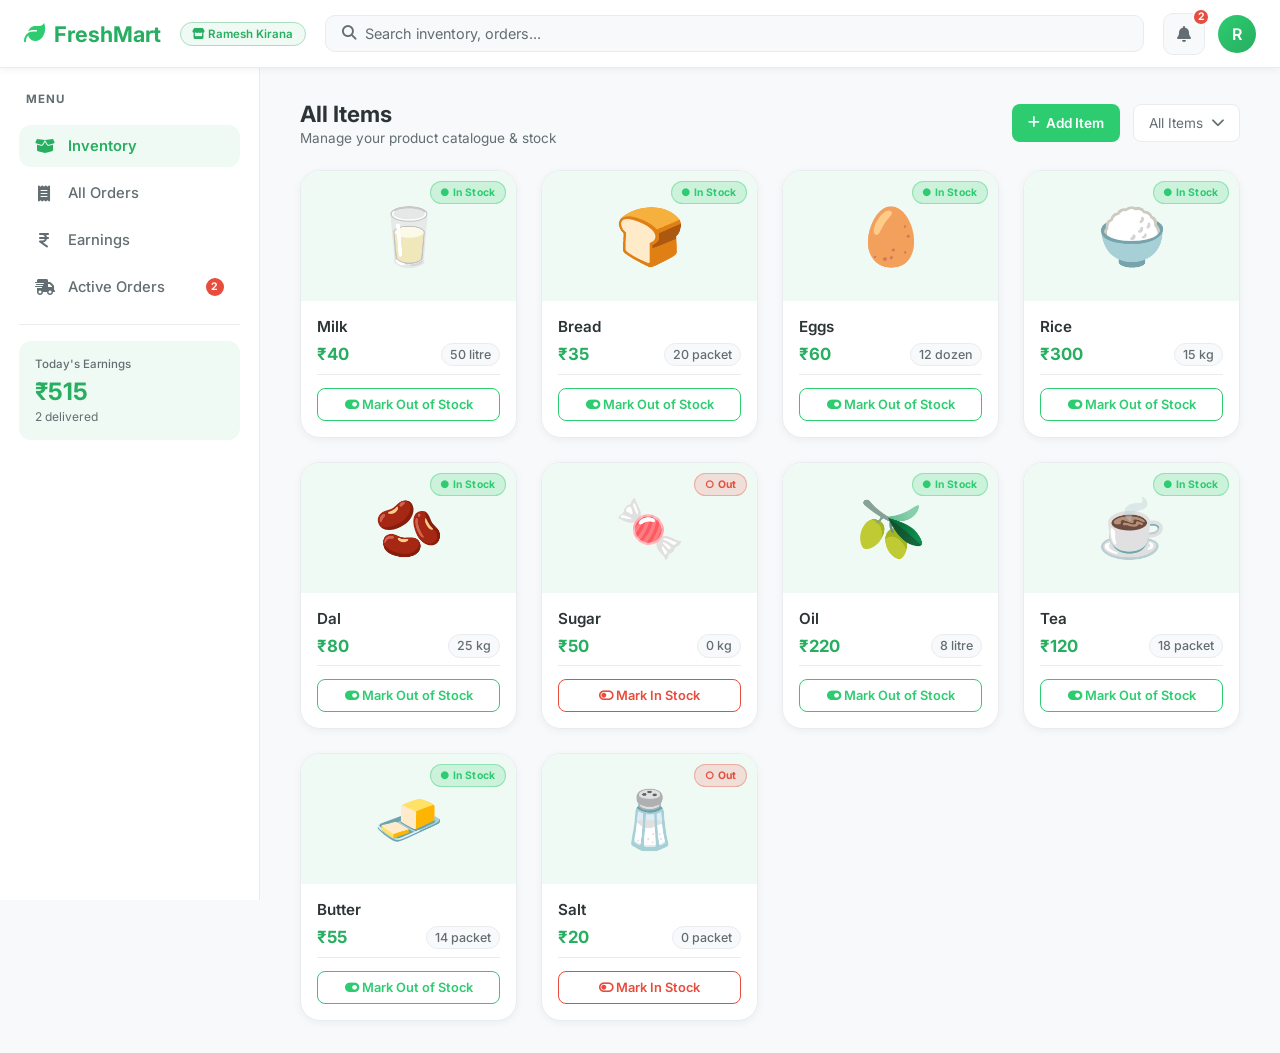
==== shopkeeper.html @ b6ac1dc2 "Adding shopkeeper ui and backend.md" ====
<!DOCTYPE html>
<html lang="en">
<head>
    <meta charset="UTF-8">
    <meta name="viewport" content="width=device-width, initial-scale=1.0">
    <meta name="referrer" content="no-referrer">
    <title>FreshMart - Shopkeeper Dashboard</title>
    <link href="https://fonts.googleapis.com/css2?family=Inter:wght@300;400;500;600;700&display=swap" rel="stylesheet">
    <link rel="stylesheet" href="https://cdnjs.cloudflare.com/ajax/libs/font-awesome/6.4.0/css/all.min.css">
    <link rel="stylesheet" href="shopkeeper.css">
</head>
<body>

<!-- ══════════════ NAVBAR ══════════════ -->
<header class="navbar">
    <div class="logo"><i class="fa-solid fa-leaf"></i> FreshMart</div>
    <div class="store-badge"><i class="fa-solid fa-store"></i> Ramesh Kirana</div>
    <div class="navbar-search">
        <i class="fa-solid fa-search"></i>
        <input type="text" id="searchInput" placeholder="Search inventory, orders..." oninput="handleSearch(this.value)">
    </div>
    <div class="nav-actions">
        <div class="notification-btn" onclick="switchTab('active')" title="Active orders">
            <i class="fa-solid fa-bell"></i>
            <div class="notif-count" id="notifCount">0</div>
        </div>
        <div class="profile-pic">R</div>
    </div>
</header>

<!-- ══════════════ LAYOUT ══════════════ -->
<div class="dashboard-container">

    <!-- ── SIDEBAR (desktop) ── -->
    <aside class="sidebar">
        <div class="sidebar-title">Menu</div>

        <div class="nav-item active" data-tab="inventory" onclick="switchTab('inventory')">
            <i class="fa-solid fa-box-open"></i> Inventory
        </div>
        <div class="nav-item" data-tab="orders" onclick="switchTab('orders')">
            <i class="fa-solid fa-receipt"></i> All Orders
        </div>
        <div class="nav-item" data-tab="earnings" onclick="switchTab('earnings')">
            <i class="fa-solid fa-indian-rupee-sign"></i> Earnings
        </div>
        <div class="nav-item" data-tab="active" onclick="switchTab('active')">
            <i class="fa-solid fa-truck-fast"></i> Active Orders
            <span class="nav-badge" id="sideNavBadge">0</span>
        </div>

        <hr class="sidebar-divider">

        <div class="stats-mini">
            <div class="stats-mini-label">Today's Earnings</div>
            <div class="stats-mini-value" id="sidebarEarnings">₹0</div>
            <div class="stats-mini-sub" id="sidebarOrderCount">0 delivered</div>
        </div>
    </aside>

    <!-- ── MAIN CONTENT ── -->
    <main class="main-content">

        <!-- ── TAB 1: INVENTORY ── -->
        <div id="inventoryTab" class="tab-content active">
            <div class="section-header">
                <div>
                    <h2>All Items</h2>
                    <div class="section-header-meta">Manage your product catalogue & stock</div>
                </div>
                <div style="display: flex; gap: 0.8rem; align-items: center;">
                    <button class="btn btn-accept" onclick="openAddModal()" style="padding: 0.5rem 1rem; border-radius: var(--radius-sm); font-size: 0.85rem; height: 38px;">
                        <i class="fa-solid fa-plus"></i> Add Item
                    </button>
                    <div class="sort-by" id="stockFilterBtn" onclick="cycleStockFilter()" style="height: 38px; display: flex; align-items: center;">
                        All Items <i class="fa-solid fa-chevron-down"></i>
                    </div>
                </div>
            </div>
            <div class="product-grid" id="inventoryGrid"></div>
        </div>

        <!-- ── TAB 2: ALL ORDERS ── -->
        <div id="ordersTab" class="tab-content">
            <div class="section-header">
                <div>
                    <h2>All Orders Received</h2>
                    <div class="section-header-meta">Sorted by most recent first</div>
                </div>
            </div>
            <div class="filter-row" id="orderFilterRow">
                <div class="filter-pill active" data-filter="all" onclick="setOrderFilter('all', this)">All</div>
                <div class="filter-pill" data-filter="Pending" onclick="setOrderFilter('Pending', this)">Pending</div>
                <div class="filter-pill" data-filter="Accepted" onclick="setOrderFilter('Accepted', this)">Accepted</div>
                <div class="filter-pill" data-filter="Delivered" onclick="setOrderFilter('Delivered', this)">Delivered</div>
                <div class="filter-pill" data-filter="Rejected" onclick="setOrderFilter('Rejected', this)">Rejected</div>
            </div>
            <div class="orders-list" id="ordersList"></div>
        </div>

        <!-- ── TAB 3: EARNINGS ── -->
        <div id="earningsTab" class="tab-content">
            <div class="section-header">
                <div>
                    <h2>Earnings</h2>
                    <div class="section-header-meta">Total revenue from delivered orders</div>
                </div>
            </div>
            <div id="earningsContent"></div>
        </div>

        <!-- ── TAB 4: ACTIVE ORDERS ── -->
        <div id="activeTab" class="tab-content">
            <div class="section-header">
                <div>
                    <h2>Active Orders</h2>
                    <div class="section-header-meta">Manage pending & in-progress orders</div>
                </div>
            </div>
            <div class="orders-list" id="activeList"></div>
        </div>

    </main>
</div>

<!-- ══════════════ MOBILE BOTTOM NAV ══════════════ -->
<nav class="mobile-nav">
    <div class="mobile-nav-item active" data-tab="inventory" onclick="switchTab('inventory')">
        <i class="fa-solid fa-box-open"></i>
        <div class="mobile-nav-label">Inventory</div>
    </div>
    <div class="mobile-nav-item" data-tab="orders" onclick="switchTab('orders')">
        <i class="fa-solid fa-receipt"></i>
        <div class="mobile-nav-label">Orders</div>
    </div>
    <div class="mobile-nav-item" data-tab="earnings" onclick="switchTab('earnings')">
        <i class="fa-solid fa-rupee-sign"></i>
        <div class="mobile-nav-label">Earnings</div>
    </div>
    <div class="mobile-nav-item" data-tab="active" onclick="switchTab('active')">
        <i class="fa-solid fa-truck-fast"></i>
        <div class="mobile-nav-label">Active</div>
        <div class="mobile-nav-badge" id="mobileNavBadge">0</div>
    </div>
</nav>

<!-- ══════════════ ADD/EDIT PRODUCT MODAL ══════════════ -->
<div class="modal-overlay" id="productModal" onclick="closeProductModal(event)">
    <div class="modal-card" onclick="event.stopPropagation()">
        <div class="modal-header">
            <h3 id="modalTitle"><i class="fa-solid fa-box-open"></i> Add New Product</h3>
            <button class="modal-close" onclick="closeProductModal(event)"><i class="fa-solid fa-xmark"></i></button>
        </div>
        <div class="modal-body">
            <!-- Form Column -->
            <form class="form-col" id="productForm" onsubmit="handleProductSubmit(event)">
                <input type="hidden" id="productId">
                
                <div class="form-group">
                    <label for="productName">Product Name</label>
                    <input type="text" id="productName" class="form-control" placeholder="e.g. Fresh Tomatoes" required oninput="updateLivePreview()">
                </div>
                
                <div class="form-row-2">
                    <div class="form-group">
                        <label for="productPrice">Price (₹)</label>
                        <input type="number" id="productPrice" class="form-control" placeholder="e.g. 40" min="0" required oninput="updateLivePreview()">
                    </div>
                    <div class="form-group">
                        <label for="productQty">Available Stock</label>
                        <input type="number" id="productQty" class="form-control" placeholder="e.g. 25" min="0" required oninput="updateLivePreview()">
                    </div>
                </div>
                
                <div class="form-row-2">
                    <div class="form-group">
                        <label for="productUnit">Unit</label>
                        <select id="productUnit" class="form-control" required onchange="updateLivePreview()">
                            <option value="kg">kg (Kilogram)</option>
                            <option value="litre">litre (Litre)</option>
                            <option value="packet">packet (Packet)</option>
                            <option value="piece">piece (Piece)</option>
                            <option value="dozen">dozen (Dozen)</option>
                            <option value="gram">gram (Gram)</option>
                            <option value="ml">ml (Milliliter)</option>
                        </select>
                    </div>
                    <div class="form-group">
                        <label for="productEmojiInput">Custom Emoji</label>
                        <input type="text" id="productEmojiInput" class="form-control" placeholder="e.g. 🍅" maxlength="4" oninput="selectCustomEmoji(this.value)">
                    </div>
                </div>

                <!-- Image Upload Section -->
                <div class="form-group">
                    <label>Product Image <span style="text-transform:none;font-weight:500;color:var(--text-muted);">(optional)</span></label>
                    <input type="file" id="productImageInput" accept="image/*" style="display:none" onchange="handleImageSelect(event)">
                    <div class="image-upload-zone" id="imageUploadZone" onclick="document.getElementById('productImageInput').click()">
                        <div class="image-upload-placeholder" id="imageUploadPlaceholder">
                            <i class="fa-solid fa-cloud-arrow-up"></i>
                            <span>Click or drag an image here</span>
                            <span class="image-upload-hint">JPG, PNG, WEBP — max 2 MB</span>
                        </div>
                        <div class="image-upload-preview" id="imageUploadPreview" style="display:none;">
                            <img id="imagePreviewImg" src="" alt="Preview">
                            <button type="button" class="image-remove-btn" onclick="removeProductImage(event)" title="Remove image">
                                <i class="fa-solid fa-xmark"></i>
                            </button>
                        </div>
                    </div>
                </div>
                
                <div class="form-group emoji-selector-wrapper">
                    <label>Fallback Icon <span style="text-transform:none;font-weight:500;color:var(--text-muted);">(used if no image)</span></label>
                    <div class="emoji-grid" id="modalEmojiGrid">
                        <div class="emoji-btn selected" onclick="selectSuggestedEmoji('🍎', this)">🍎</div>
                        <div class="emoji-btn" onclick="selectSuggestedEmoji('🥦', this)">🥦</div>
                        <div class="emoji-btn" onclick="selectSuggestedEmoji('🥛', this)">🥛</div>
                        <div class="emoji-btn" onclick="selectSuggestedEmoji('🍞', this)">🍞</div>
                        <div class="emoji-btn" onclick="selectSuggestedEmoji('🥚', this)">🥚</div>
                        <div class="emoji-btn" onclick="selectSuggestedEmoji('🍚', this)">🍚</div>
                        <div class="emoji-btn" onclick="selectSuggestedEmoji('🫘', this)">🫘</div>
                        <div class="emoji-btn" onclick="selectSuggestedEmoji('🍬', this)">🍬</div>
                        <div class="emoji-btn" onclick="selectSuggestedEmoji('🫒', this)">🫒</div>
                        <div class="emoji-btn" onclick="selectSuggestedEmoji('☕', this)">☕</div>
                        <div class="emoji-btn" onclick="selectSuggestedEmoji('🧈', this)">🧈</div>
                        <div class="emoji-btn" onclick="selectSuggestedEmoji('🧂', this)">🧂</div>
                    </div>
                </div>
            </form>
            
            <!-- Live Preview Column -->
            <div class="preview-col">
                <div class="preview-label">Live Preview</div>
                <div id="livePreviewContainer">
                    <!-- Dynamic preview loaded by JS -->
                </div>
            </div>
        </div>
        <div class="modal-footer">
            <div class="modal-footer-left">
                <button type="button" class="btn btn-delete" id="deleteProductBtn" onclick="handleProductDelete()" style="display: none;">
                    <i class="fa-solid fa-trash-can"></i> Delete Product
                </button>
            </div>
            <div class="modal-footer-right">
                <button type="button" class="btn btn-secondary" onclick="closeProductModal(event)">Cancel</button>
                <button type="submit" form="productForm" class="btn btn-accept" id="saveProductBtn">Save Product</button>
            </div>
        </div>
    </div>
</div>

<div id="toast-container"></div>

<script src="shopkeeper.js" defer></script>
</body>
</html>
---- shopkeeper.css ----
/* ─── DESIGN TOKENS (mirrored from customer) ─── */
:root {
    --primary: #2ecc71;
    --primary-dark: #27ae60;
    --primary-light: #a9dfbf;
    --primary-bg: #f0faf4;
    --bg: #f8f9fa;
    --surface: #ffffff;
    --text-main: #2d3436;
    --text-muted: #636e72;
    --border: #e9ecef;
    --radius-sm: 8px;
    --radius-md: 12px;
    --radius-lg: 20px;
    --shadow-sm: 0 2px 8px rgba(0,0,0,0.05);
    --shadow-md: 0 8px 24px rgba(0,0,0,0.08);
    --shadow-lg: 0 24px 48px rgba(0,0,0,0.12);
    --font: 'Inter', sans-serif;
    --success: #2ecc71;
    --warning: #f39c12;
    --danger: #e74c3c;
    --info: #3498db;
    --sidebar-width: 260px;
    --header-height: 68px;
}

* { margin: 0; padding: 0; box-sizing: border-box; font-family: var(--font); }

body {
    background: var(--bg);
    color: var(--text-main);
    overflow-x: hidden;
}

/* ─── NAVBAR (matches customer navbar) ─── */
.navbar {
    position: sticky;
    top: 0;
    z-index: 200;
    height: var(--header-height);
    background: var(--surface);
    border-bottom: 1px solid var(--border);
    box-shadow: var(--shadow-sm);
    display: flex;
    align-items: center;
    padding: 0 1.5rem;
    gap: 1.2rem;
}

.logo {
    font-size: 1.35rem;
    font-weight: 700;
    color: var(--primary-dark);
    display: flex;
    align-items: center;
    gap: 0.5rem;
    white-space: nowrap;
    flex-shrink: 0;
}

.logo i { color: var(--primary); }

.store-badge {
    background: var(--primary-bg);
    color: var(--primary-dark);
    font-size: 0.72rem;
    font-weight: 600;
    padding: 0.25rem 0.7rem;
    border-radius: 20px;
    border: 1px solid var(--primary-light);
    white-space: nowrap;
    flex-shrink: 0;
}

.navbar-search {
    flex: 1;
    display: flex;
    align-items: center;
    background: var(--bg);
    border: 1.5px solid var(--border);
    border-radius: 10px;
    padding: 0.55rem 1rem;
    gap: 0.6rem;
    transition: border-color 0.2s;
    min-width: 0;
}

.navbar-search:focus-within { border-color: var(--primary); }
.navbar-search i { color: var(--text-muted); font-size: 0.9rem; flex-shrink: 0; }
.navbar-search input {
    border: none;
    background: transparent;
    font-size: 0.9rem;
    color: var(--text-main);
    outline: none;
    width: 100%;
}
.navbar-search input::placeholder { color: var(--text-muted); }

.nav-actions { display: flex; align-items: center; gap: 0.8rem; flex-shrink: 0; }

.notification-btn {
    position: relative;
    background: var(--bg);
    border: 1.5px solid var(--border);
    border-radius: 10px;
    width: 42px;
    height: 42px;
    display: flex;
    align-items: center;
    justify-content: center;
    cursor: pointer;
    color: var(--text-muted);
    font-size: 1rem;
    transition: all 0.2s;
}
.notification-btn:hover { border-color: var(--primary); color: var(--primary); }

.notif-dot {
    position: absolute;
    top: 6px; right: 6px;
    width: 9px; height: 9px;
    background: var(--danger);
    border-radius: 50%;
    border: 2px solid white;
    display: none;
}
.notif-dot.visible { display: block; }

.notif-count {
    position: absolute;
    top: -6px; right: -6px;
    background: var(--danger);
    color: white;
    font-size: 0.65rem;
    font-weight: 700;
    min-width: 18px;
    height: 18px;
    border-radius: 9px;
    display: none;
    align-items: center;
    justify-content: center;
    padding: 0 3px;
    border: 2px solid white;
}
.notif-count.visible { display: flex; }

.profile-pic {
    width: 38px; height: 38px;
    background: linear-gradient(135deg, var(--primary), var(--primary-dark));
    border-radius: 50%;
    display: flex;
    align-items: center;
    justify-content: center;
    color: white;
    font-size: 1rem;
    font-weight: 600;
    cursor: pointer;
    flex-shrink: 0;
}

/* ─── LAYOUT: sidebar + main (like customer dashboard-container) ─── */
.dashboard-container {
    display: flex;
    min-height: calc(100vh - var(--header-height));
}

/* ─── SIDEBAR (matches customer sidebar style) ─── */
.sidebar {
    width: var(--sidebar-width);
    background: var(--surface);
    border-right: 1px solid var(--border);
    padding: 1.5rem 1.2rem;
    flex-shrink: 0;
    position: sticky;
    top: var(--header-height);
    height: calc(100vh - var(--header-height));
    overflow-y: auto;
}

.sidebar-title {
    font-size: 0.72rem;
    font-weight: 700;
    text-transform: uppercase;
    letter-spacing: 1px;
    color: var(--text-muted);
    margin-bottom: 1.2rem;
    padding-left: 0.4rem;
}

.nav-item {
    display: flex;
    align-items: center;
    gap: 0.9rem;
    padding: 0.75rem 1rem;
    border-radius: var(--radius-md);
    cursor: pointer;
    color: var(--text-muted);
    font-size: 0.92rem;
    font-weight: 500;
    transition: all 0.2s;
    margin-bottom: 0.3rem;
    position: relative;
}
.nav-item:hover { background: var(--bg); color: var(--text-main); }
.nav-item.active {
    background: var(--primary-bg);
    color: var(--primary-dark);
    font-weight: 600;
}
.nav-item.active .nav-icon-wrap { color: var(--primary); }
.nav-item i { font-size: 1rem; width: 18px; text-align: center; }

.nav-badge {
    margin-left: auto;
    background: var(--danger);
    color: white;
    font-size: 0.65rem;
    font-weight: 700;
    min-width: 18px;
    height: 18px;
    border-radius: 9px;
    display: none;
    align-items: center;
    justify-content: center;
    padding: 0 4px;
}
.nav-badge.visible { display: flex; }

.sidebar-divider {
    border: none;
    border-top: 1px solid var(--border);
    margin: 1rem 0;
}

.stats-mini {
    padding: 1rem;
    background: var(--primary-bg);
    border-radius: var(--radius-md);
    margin-top: 0.5rem;
}
.stats-mini-label { font-size: 0.72rem; color: var(--text-muted); font-weight: 500; margin-bottom: 0.4rem; }
.stats-mini-value { font-size: 1.5rem; font-weight: 700; color: var(--primary-dark); }
.stats-mini-sub { font-size: 0.75rem; color: var(--text-muted); margin-top: 0.2rem; }

/* ─── MAIN CONTENT ─── */
.main-content {
    flex: 1;
    padding: 2rem 2.5rem;
    min-width: 0;
}

/* ─── SECTION HEADER (matches customer section-header) ─── */
.section-header {
    display: flex;
    align-items: center;
    justify-content: space-between;
    margin-bottom: 1.5rem;
    gap: 1rem;
}
.section-header h2 {
    font-size: 1.4rem;
    font-weight: 700;
    color: var(--text-main);
}
.section-header-meta {
    font-size: 0.85rem;
    color: var(--text-muted);
    font-weight: 400;
    margin-top: 0.2rem;
}

.sort-by {
    display: flex;
    align-items: center;
    gap: 0.5rem;
    font-size: 0.85rem;
    color: var(--text-muted);
    background: var(--surface);
    border: 1.5px solid var(--border);
    border-radius: var(--radius-sm);
    padding: 0.5rem 0.9rem;
    cursor: pointer;
    transition: border-color 0.2s;
    white-space: nowrap;
}
.sort-by:hover { border-color: var(--primary); color: var(--primary); }

/* ─── TAB CONTENT ─── */
.tab-content { display: none; }
.tab-content.active { display: block; animation: fadeSlide 0.3s ease; }

@keyframes fadeSlide {
    from { opacity: 0; transform: translateY(8px); }
    to { opacity: 1; transform: translateY(0); }
}

/* ─── PRODUCT GRID (matches customer product-grid exactly) ─── */
.product-grid {
    display: grid;
    grid-template-columns: repeat(auto-fill, minmax(200px, 1fr));
    gap: 1.5rem;
}

.product-card {
    background: var(--surface);
    border-radius: var(--radius-lg);
    overflow: hidden;
    border: 1.5px solid var(--border);
    box-shadow: var(--shadow-sm);
    transition: transform 0.25s ease, box-shadow 0.25s ease, border-color 0.25s ease;
    cursor: default;
    display: flex;
    flex-direction: column;
    position: relative;
}
.product-card:hover {
    transform: translateY(-5px);
    box-shadow: var(--shadow-md);
    border-color: var(--primary-light);
}

.product-img-wrap {
    background: var(--primary-bg);
    height: 130px;
    display: flex;
    align-items: center;
    justify-content: center;
    font-size: 3.5rem;
    position: relative;
}

.stock-pill {
    position: absolute;
    top: 10px;
    right: 10px;
    font-size: 0.65rem;
    font-weight: 700;
    padding: 0.25rem 0.6rem;
    border-radius: 20px;
    cursor: pointer;
    transition: all 0.2s;
    user-select: none;
    letter-spacing: 0.3px;
    z-index: 5;
}
.stock-pill.in-stock {
    background: rgba(46,204,113,0.18);
    color: var(--success);
    border: 1px solid rgba(46,204,113,0.4);
}
.stock-pill.in-stock:hover { background: rgba(46,204,113,0.3); }
.stock-pill.out-stock {
    background: rgba(231,76,60,0.15);
    color: var(--danger);
    border: 1px solid rgba(231,76,60,0.35);
}
.stock-pill.out-stock:hover { background: rgba(231,76,60,0.25); }

.product-body {
    padding: 1rem;
    flex: 1;
    display: flex;
    flex-direction: column;
    gap: 0.3rem;
}
.product-name {
    font-size: 0.95rem;
    font-weight: 600;
    color: var(--text-main);
}
.product-price {
    font-size: 1.05rem;
    font-weight: 700;
    color: var(--primary-dark);
}

.product-stock-toggle {
    margin-top: auto;
    padding-top: 0.8rem;
    border-top: 1px solid var(--border);
}
.toggle-btn {
    width: 100%;
    padding: 0.5rem;
    border-radius: var(--radius-sm);
    border: 1.5px solid var(--border);
    background: transparent;
    font-size: 0.8rem;
    font-weight: 600;
    cursor: pointer;
    transition: all 0.2s;
    color: var(--text-muted);
}
.toggle-btn:hover { border-color: var(--primary); color: var(--primary); }
.toggle-btn.out { border-color: var(--danger); color: var(--danger); }
.toggle-btn.out:hover { background: rgba(231,76,60,0.08); }
.toggle-btn.in { border-color: var(--success); color: var(--success); }
.toggle-btn.in:hover { background: rgba(46,204,113,0.08); }

/* ─── ORDER CARDS ─── */
.orders-list { display: flex; flex-direction: column; gap: 1rem; }

.order-card {
    background: var(--surface);
    border-radius: var(--radius-lg);
    border: 1.5px solid var(--border);
    box-shadow: var(--shadow-sm);
    padding: 1.25rem 1.4rem 1.25rem 1.7rem;
    position: relative;
    overflow: hidden;
    transition: transform 0.25s ease, box-shadow 0.25s ease;
    animation: cardSlideIn 0.35s ease;
}
.order-card:hover { transform: translateY(-3px); box-shadow: var(--shadow-md); }

@keyframes cardSlideIn {
    from { opacity: 0; transform: translateY(16px); }
    to { opacity: 1; transform: translateY(0); }
}
@keyframes cardSlideOut {
    to { opacity: 0; transform: translateY(-16px); }
}
.card-removing { animation: cardSlideOut 0.3s ease forwards; }

.order-accent {
    position: absolute;
    left: 0; top: 0; bottom: 0;
    width: 4px;
    border-radius: 16px 0 0 16px;
}
.accent-pending { background: var(--warning); }
.accent-accepted { background: var(--success); }
.accent-rejected { background: var(--danger); }
.accent-delivered { background: var(--info); }

.order-top {
    display: flex;
    justify-content: space-between;
    align-items: flex-start;
    margin-bottom: 0.6rem;
    gap: 0.8rem;
}
.order-id { font-weight: 700; font-size: 1rem; color: var(--text-main); }
.order-time { font-size: 0.75rem; color: var(--text-muted); white-space: nowrap; }
.order-customer { font-size: 0.9rem; color: var(--text-muted); margin-bottom: 0.5rem; }
.order-customer strong { color: var(--text-main); }
.order-items-list { font-size: 0.88rem; color: var(--text-main); line-height: 1.5; margin-bottom: 0.8rem; }

.order-footer {
    display: flex;
    justify-content: space-between;
    align-items: center;
    padding-top: 0.8rem;
    border-top: 1px solid var(--border);
}
.order-amount { font-size: 1.1rem; font-weight: 700; color: var(--primary-dark); }

/* ─── BADGES (match customer badge style) ─── */
.badge {
    display: inline-flex;
    align-items: center;
    gap: 0.3rem;
    padding: 0.3rem 0.75rem;
    border-radius: 20px;
    font-size: 0.72rem;
    font-weight: 700;
    text-transform: uppercase;
    letter-spacing: 0.4px;
}
.badge-success { background: rgba(46,204,113,0.15); color: var(--success); }
.badge-warning { background: rgba(243,156,18,0.15); color: var(--warning); }
.badge-danger { background: rgba(231,76,60,0.15); color: var(--danger); }
.badge-info { background: rgba(52,152,219,0.15); color: var(--info); }

/* ─── ACTIVE ORDER ACTIONS ─── */
.order-actions { display: flex; gap: 0.8rem; margin-top: 1rem; }
.btn {
    padding: 0.6rem 1.1rem;
    border: none;
    border-radius: var(--radius-sm);
    font-size: 0.88rem;
    font-weight: 600;
    cursor: pointer;
    display: flex;
    align-items: center;
    gap: 0.4rem;
    justify-content: center;
    transition: all 0.2s;
}
.btn-accept { background: var(--success); color: white; flex: 1; }
.btn-accept:hover { background: var(--primary-dark); transform: scale(1.02); }
.btn-cancel { background: rgba(231,76,60,0.1); color: var(--danger); border: 1.5px solid rgba(231,76,60,0.3); flex: 1; }
.btn-cancel:hover { background: var(--danger); color: white; }
.btn-update { background: var(--primary); color: white; width: 100%; margin-top: 0.8rem; flex: none; }
.btn-update:hover { background: var(--primary-dark); }

/* ─── STATUS STEPPER ─── */
.stepper-wrap { margin-top: 1rem; padding-top: 1rem; border-top: 1px solid var(--border); }
.stepper-label { font-size: 0.78rem; font-weight: 600; color: var(--text-muted); margin-bottom: 0.7rem; text-transform: uppercase; letter-spacing: 0.5px; }
.stepper-options { display: flex; gap: 0.5rem; flex-wrap: wrap; }
.step-btn {
    padding: 0.45rem 0.9rem;
    border-radius: 20px;
    border: 1.5px solid var(--border);
    background: transparent;
    font-size: 0.8rem;
    font-weight: 500;
    cursor: pointer;
    transition: all 0.2s;
    color: var(--text-muted);
}
.step-btn:hover { border-color: var(--primary); color: var(--primary-dark); }
.step-btn.selected { background: var(--primary); color: white; border-color: var(--primary); font-weight: 600; }

/* ─── EARNINGS ─── */
.earnings-hero {
    background: linear-gradient(135deg, #27ae60, #2ecc71 60%, #58d68d);
    border-radius: var(--radius-lg);
    padding: 2rem 2.5rem;
    color: white;
    margin-bottom: 1.5rem;
    box-shadow: 0 8px 32px rgba(46,204,113,0.28);
}
.earnings-label { font-size: 0.85rem; opacity: 0.85; font-weight: 500; margin-bottom: 0.4rem; }
.earnings-total { font-size: 3rem; font-weight: 800; letter-spacing: -1px; margin-bottom: 1.5rem; }

.earnings-stats { display: grid; grid-template-columns: repeat(3, 1fr); gap: 1rem; }
.earnings-stat {
    background: rgba(255,255,255,0.15);
    border-radius: var(--radius-md);
    padding: 0.9rem 1rem;
    backdrop-filter: blur(4px);
}
.earnings-stat-label { font-size: 0.78rem; opacity: 0.85; margin-bottom: 0.3rem; }
.earnings-stat-val { font-size: 1.6rem; font-weight: 700; }

.receipts-section {
    background: var(--surface);
    border-radius: var(--radius-lg);
    border: 1.5px solid var(--border);
    box-shadow: var(--shadow-sm);
    overflow: hidden;
}
.receipts-header {
    padding: 1.2rem 1.5rem;
    border-bottom: 1px solid var(--border);
    display: flex;
    align-items: center;
    justify-content: space-between;
}
.receipts-header h3 { font-size: 1rem; font-weight: 700; }

.receipt-row {
    display: grid;
    grid-template-columns: auto 1fr auto;
    gap: 1rem;
    align-items: center;
    padding: 1rem 1.5rem;
    border-bottom: 1px solid var(--border);
    font-size: 0.88rem;
    transition: background 0.15s;
}
.receipt-row:last-child { border-bottom: none; }
.receipt-row:hover { background: var(--bg); }
.receipt-ord-id { font-weight: 700; color: var(--text-main); white-space: nowrap; }
.receipt-items { color: var(--text-muted); }
.receipt-amount { font-weight: 700; color: var(--primary-dark); white-space: nowrap; }

/* ─── EMPTY STATE ─── */
.empty-state {
    text-align: center;
    padding: 3rem 1rem;
    color: var(--text-muted);
}
.empty-state-icon { font-size: 2.8rem; margin-bottom: 0.8rem; opacity: 0.4; }
.empty-state-text { font-size: 0.95rem; }

/* ─── TOAST ─── */
#toast-container {
    position: fixed;
    bottom: 1.5rem;
    right: 1.5rem;
    z-index: 9999;
    display: flex;
    flex-direction: column;
    gap: 0.6rem;
}
.toast {
    background: var(--text-main);
    color: white;
    padding: 0.75rem 1.2rem;
    border-radius: var(--radius-md);
    font-size: 0.88rem;
    font-weight: 500;
    box-shadow: var(--shadow-md);
    animation: toastIn 0.3s ease, toastOut 0.3s ease 2.7s forwards;
    display: flex;
    align-items: center;
    gap: 0.6rem;
    max-width: 300px;
}
.toast.success { background: var(--success); }
.toast.danger { background: var(--danger); }
@keyframes toastIn { from { opacity: 0; transform: translateX(30px); } to { opacity:1; transform: none; } }
@keyframes toastOut { to { opacity: 0; transform: translateX(30px); } }

/* ─── FILTER PILL ROW (like customer sort-by row) ─── */
.filter-row { display: flex; gap: 0.6rem; flex-wrap: wrap; margin-bottom: 1.2rem; }
.filter-pill {
    padding: 0.4rem 0.9rem;
    border-radius: 20px;
    border: 1.5px solid var(--border);
    background: var(--surface);
    font-size: 0.8rem;
    font-weight: 500;
    cursor: pointer;
    color: var(--text-muted);
    transition: all 0.2s;
}
.filter-pill:hover, .filter-pill.active {
    border-color: var(--primary);
    background: var(--primary-bg);
    color: var(--primary-dark);
    font-weight: 600;
}

/* ────────────────────────────────────────
   MOBILE — bottom nav, single column
   ──────────────────────────────────────── */
@media (max-width: 768px) {
    body { padding-bottom: 72px; }

    .navbar { padding: 0 1rem; gap: 0.8rem; }
    .store-badge { display: none; }
    .navbar-search { padding: 0.5rem 0.8rem; }

    .sidebar { display: none; }

    .dashboard-container { display: block; }

    .main-content { padding: 1rem; }

    .section-header h2 { font-size: 1.1rem; }

    .product-grid {
        grid-template-columns: repeat(2, 1fr);
        gap: 0.8rem;
    }

    .product-img-wrap { height: 100px; font-size: 2.8rem; }

    .earnings-hero { padding: 1.4rem; }
    .earnings-total { font-size: 2rem; }
    .earnings-stats { grid-template-columns: repeat(3, 1fr); gap: 0.6rem; }
    .earnings-stat { padding: 0.6rem; }
    .earnings-stat-val { font-size: 1.1rem; }

    .receipt-row { grid-template-columns: auto 1fr; }
    .receipt-amount { grid-column: 1 / -1; text-align: right; color: var(--primary-dark); }

    /* ─── MOBILE BOTTOM NAV ─── */
    .mobile-nav {
        position: fixed;
        bottom: 0; left: 0; right: 0;
        background: var(--surface);
        border-top: 1px solid var(--border);
        display: flex;
        justify-content: space-around;
        align-items: center;
        height: 72px;
        z-index: 200;
        box-shadow: 0 -2px 10px rgba(0,0,0,0.06);
    }
    .mobile-nav-item {
        flex: 1;
        display: flex;
        flex-direction: column;
        align-items: center;
        justify-content: center;
        gap: 0.25rem;
        cursor: pointer;
        padding: 0.5rem;
        color: var(--text-muted);
        transition: color 0.2s;
        position: relative;
    }
    .mobile-nav-item.active { color: var(--primary); }
    .mobile-nav-item i { font-size: 1.2rem; }
    .mobile-nav-label { font-size: 0.65rem; font-weight: 600; text-transform: uppercase; letter-spacing: 0.5px; }
    .mobile-nav-badge {
        position: absolute;
        top: 4px; right: calc(50% - 14px);
        background: var(--danger);
        color: white;
        font-size: 0.65rem;
        font-weight: 700;
        min-width: 16px;
        height: 16px;
        border-radius: 8px;
        display: none;
        align-items: center;
        justify-content: center;
        border: 2px solid white;
    }
    .mobile-nav-badge.visible { display: flex; }

    .order-actions { flex-direction: row; }
}

/* hide mobile nav on desktop */
@media (min-width: 769px) { .mobile-nav { display: none !important; } }

/* ─── SMALL PHONE ─── */
@media (max-width: 380px) {
    .product-grid { grid-template-columns: 1fr 1fr; gap: 0.6rem; }
    .earnings-stats { grid-template-columns: repeat(3, 1fr); }
    .earnings-total { font-size: 1.7rem; }
}

/* ─── ANIMATION ─── */
@keyframes pulse { 0%,100%{opacity:1} 50%{opacity:0.6} }
.pulse { animation: pulse 1.4s infinite; }

/* ─── CARD EDIT ACTION ─── */
.edit-card-btn {
    position: absolute;
    top: 10px;
    left: 10px;
    width: 32px;
    height: 32px;
    border-radius: 50%;
    background: rgba(255, 255, 255, 0.9);
    border: 1px solid var(--border);
    display: flex;
    align-items: center;
    justify-content: center;
    color: var(--text-muted);
    cursor: pointer;
    transition: all 0.2s;
    opacity: 0;
    box-shadow: var(--shadow-sm);
    z-index: 10;
}
.product-card:hover .edit-card-btn {
    opacity: 1;
}
.edit-card-btn:hover {
    color: var(--primary-dark);
    border-color: var(--primary);
    transform: scale(1.1);
    background: #ffffff;
}

.product-meta {
    display: flex;
    justify-content: space-between;
    align-items: center;
    margin-bottom: 0.2rem;
    margin-top: 0.1rem;
}
.product-stock-qty {
    font-size: 0.78rem;
    color: var(--text-muted);
    font-weight: 500;
    background: var(--bg);
    padding: 0.2rem 0.5rem;
    border-radius: 20px;
    border: 1px solid var(--border);
    white-space: nowrap;
}

/* ─── MODAL OVERLAY ─── */
.modal-overlay {
    position: fixed;
    top: 0; left: 0; right: 0; bottom: 0;
    background: rgba(45, 52, 54, 0.5);
    backdrop-filter: blur(8px);
    z-index: 1000;
    display: flex;
    align-items: center;
    justify-content: center;
    opacity: 0;
    pointer-events: none;
    transition: opacity 0.25s ease;
}
.modal-overlay.active {
    opacity: 1;
    pointer-events: all;
}
.modal-card {
    background: var(--surface);
    border-radius: var(--radius-lg);
    border: 1.5px solid var(--border);
    box-shadow: var(--shadow-lg);
    width: 100%;
    max-width: 680px;
    max-height: 90vh;
    overflow: hidden;
    display: flex;
    flex-direction: column;
    transform: scale(0.95) translateY(15px);
    transition: transform 0.25s cubic-bezier(0.34, 1.56, 0.64, 1);
}
.modal-overlay.active .modal-card {
    transform: scale(1) translateY(0);
}
.modal-header {
    padding: 1.25rem 1.5rem;
    border-bottom: 1px solid var(--border);
    display: flex;
    align-items: center;
    justify-content: space-between;
}
.modal-header h3 { font-size: 1.15rem; font-weight: 700; color: var(--text-main); display: flex; align-items: center; gap: 0.5rem; }
.modal-close {
    background: transparent;
    border: none;
    font-size: 1.1rem;
    color: var(--text-muted);
    cursor: pointer;
    transition: all 0.2s;
    width: 32px; height: 32px;
    border-radius: 50%;
    display: flex; align-items: center; justify-content: center;
}
.modal-close:hover { background: var(--bg); color: var(--text-main); }

.modal-body {
    padding: 1.5rem;
    overflow-y: auto;
    display: grid;
    grid-template-columns: 1.3fr 1fr;
    gap: 1.5rem;
}
@media (max-width: 576px) {
    .modal-body { grid-template-columns: 1fr; }
    .preview-col { display: none; }
}
.form-col { display: flex; flex-direction: column; gap: 1rem; }
.form-group { display: flex; flex-direction: column; gap: 0.4rem; }
.form-group label { font-size: 0.75rem; font-weight: 700; color: var(--text-muted); text-transform: uppercase; letter-spacing: 0.5px; }
.form-control {
    padding: 0.6rem 0.85rem;
    border-radius: var(--radius-sm);
    border: 1.5px solid var(--border);
    background: var(--surface);
    font-size: 0.9rem;
    color: var(--text-main);
    outline: none;
    transition: all 0.2s;
    width: 100%;
}
.form-control:focus { border-color: var(--primary); box-shadow: 0 0 0 3px rgba(46,204,113,0.1); }
.form-control::placeholder { color: var(--text-muted); opacity: 0.6; }
.form-row-2 { display: grid; grid-template-columns: 1.2fr 1fr; gap: 0.8rem; }

/* Emoji suggestions grid */
.emoji-selector-wrapper {
    display: flex;
    flex-direction: column;
    gap: 0.4rem;
}
.emoji-picker-container {
    display: flex;
    gap: 0.5rem;
}
.emoji-grid {
    display: grid;
    grid-template-columns: repeat(6, 1fr);
    gap: 0.35rem;
    width: 100%;
}
.emoji-btn {
    background: var(--bg);
    border: 1.5px solid var(--border);
    border-radius: var(--radius-sm);
    font-size: 1.25rem;
    height: 36px;
    display: flex; align-items: center; justify-content: center;
    cursor: pointer;
    transition: all 0.15s ease;
    user-select: none;
}
.emoji-btn:hover { border-color: var(--primary-light); transform: scale(1.08); background: #ffffff; }
.emoji-btn.selected { border-color: var(--primary); background: var(--primary-bg); box-shadow: 0 0 0 2px rgba(46,204,113,0.15); }

/* ─── IMAGE UPLOAD ZONE ─── */
.image-upload-zone {
    border: 2px dashed var(--border);
    border-radius: var(--radius-md);
    background: var(--bg);
    cursor: pointer;
    transition: all 0.25s ease;
    position: relative;
    overflow: hidden;
    min-height: 110px;
    display: flex;
    align-items: center;
    justify-content: center;
}
.image-upload-zone:hover,
.image-upload-zone.drag-over {
    border-color: var(--primary);
    background: var(--primary-bg);
    box-shadow: 0 0 0 4px rgba(46,204,113,0.08);
}
.image-upload-zone.drag-over {
    transform: scale(1.01);
}
.image-upload-placeholder {
    display: flex;
    flex-direction: column;
    align-items: center;
    justify-content: center;
    gap: 0.4rem;
    padding: 1.2rem;
    text-align: center;
    color: var(--text-muted);
}
.image-upload-placeholder i {
    font-size: 1.8rem;
    color: var(--primary-light);
    transition: color 0.2s;
}
.image-upload-zone:hover .image-upload-placeholder i,
.image-upload-zone.drag-over .image-upload-placeholder i {
    color: var(--primary);
}
.image-upload-placeholder span {
    font-size: 0.82rem;
    font-weight: 600;
}
.image-upload-hint {
    font-size: 0.7rem !important;
    font-weight: 500 !important;
    opacity: 0.65;
}
.image-upload-preview {
    position: relative;
    width: 100%;
    min-height: 110px;
    display: flex;
    align-items: center;
    justify-content: center;
    padding: 0.5rem;
}
.image-upload-preview img {
    max-width: 100%;
    max-height: 140px;
    border-radius: var(--radius-sm);
    object-fit: contain;
    box-shadow: var(--shadow-sm);
}
.image-remove-btn {
    position: absolute;
    top: 8px;
    right: 8px;
    width: 28px;
    height: 28px;
    border-radius: 50%;
    background: rgba(231, 76, 60, 0.9);
    border: 2px solid white;
    color: white;
    display: flex;
    align-items: center;
    justify-content: center;
    cursor: pointer;
    font-size: 0.75rem;
    transition: all 0.2s;
    opacity: 0;
    transform: scale(0.8);
    box-shadow: var(--shadow-sm);
    z-index: 10;
}
.image-upload-zone:hover .image-remove-btn {
    opacity: 1;
    transform: scale(1);
}
.image-remove-btn:hover {
    background: var(--danger);
    transform: scale(1.15) !important;
}

/* Product card image thumbnail (replaces emoji) */
.product-img-wrap img.product-thumb {
    width: 100%;
    height: 100%;
    object-fit: cover;
    border-radius: inherit;
}

/* Preview column */
.preview-col {
    display: flex;
    flex-direction: column;
    align-items: center;
    justify-content: flex-start;
    border-left: 1px solid var(--border);
    padding-left: 1.5rem;
    gap: 1.2rem;
}
.preview-label { font-size: 0.75rem; font-weight: 700; color: var(--text-muted); text-transform: uppercase; letter-spacing: 0.5px; align-self: flex-start; }
.preview-col .product-card {
    width: 100%;
    max-width: 220px;
    pointer-events: none;
    box-shadow: var(--shadow-md);
}

.modal-footer {
    padding: 1rem 1.5rem;
    border-top: 1px solid var(--border);
    display: flex;
    justify-content: space-between;
    align-items: center;
    background: var(--bg);
}
.modal-footer-left { display: flex; }
.modal-footer-right { display: flex; gap: 0.8rem; }
.btn-delete {
    background: rgba(231,76,60,0.1);
    color: var(--danger);
    border: 1.5px solid rgba(231,76,60,0.3);
}
.btn-delete:hover {
    background: var(--danger);
    color: white;
    border-color: var(--danger);
}
.btn-secondary {
    background: var(--surface);
    color: var(--text-main);
    border: 1.5px solid var(--border);
}
.btn-secondary:hover {
    border-color: var(--text-muted);
    background: var(--bg);
}
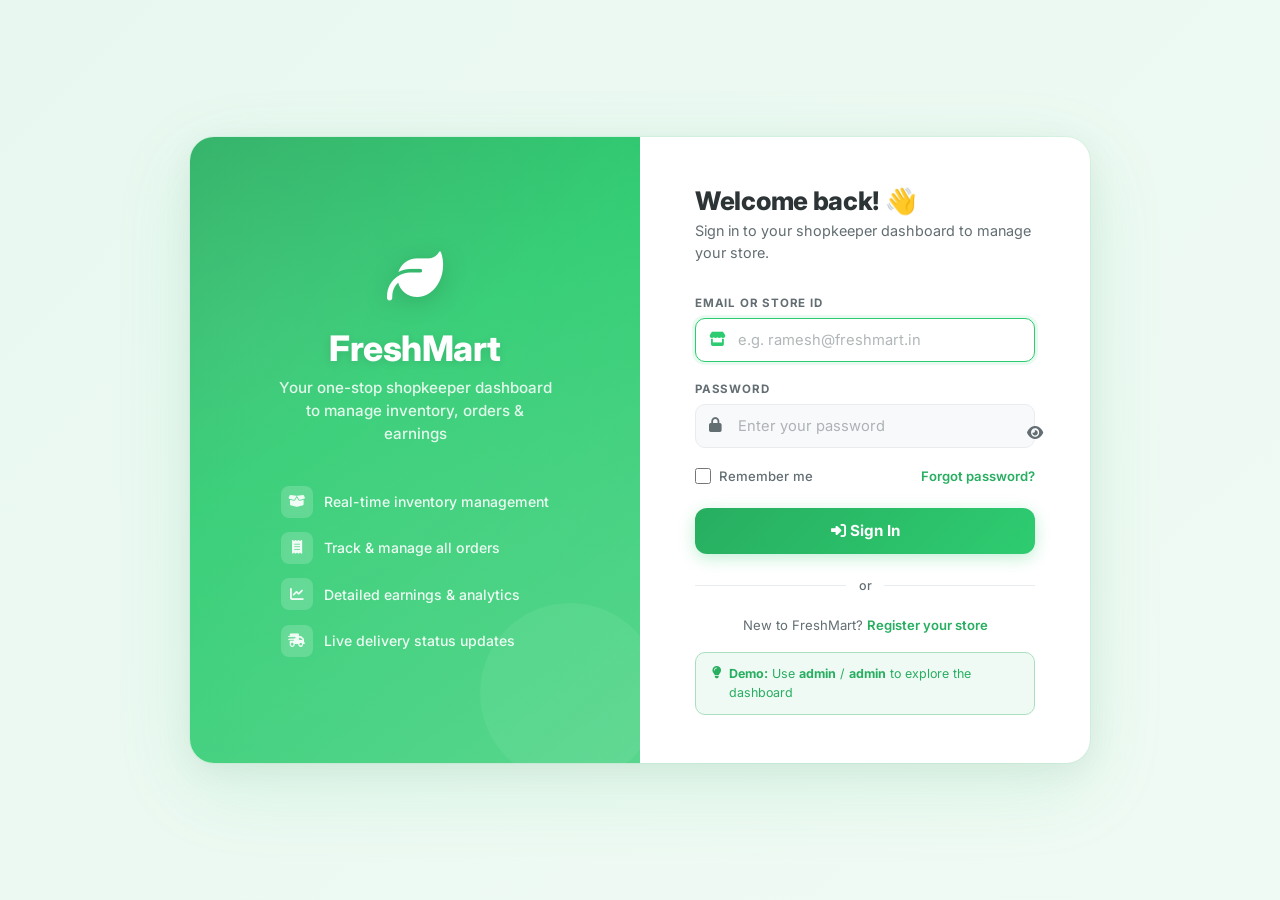
==== commit 06dc32f3: "Add files via upload" ====
--- a/shopkeeper.html
+++ b/shopkeeper.html
@@ -8,8 +8,108 @@
     <link href="https://fonts.googleapis.com/css2?family=Inter:wght@300;400;500;600;700&display=swap" rel="stylesheet">
     <link rel="stylesheet" href="https://cdnjs.cloudflare.com/ajax/libs/font-awesome/6.4.0/css/all.min.css">
     <link rel="stylesheet" href="shopkeeper.css">
+    <link rel="stylesheet" href="shopkeeper-login.css">
 </head>
-<body>
+<body class="dashboard-hidden">
+
+<!-- ══════════════ LOGIN SCREEN ══════════════ -->
+<div class="login-screen" id="loginScreen">
+    <!-- Floating decorative circles -->
+    <div class="login-decoration">
+        <div class="float-circle float-circle-1"></div>
+        <div class="float-circle float-circle-2"></div>
+        <div class="float-circle float-circle-3"></div>
+        <div class="float-circle float-circle-4"></div>
+        <div class="float-circle float-circle-5"></div>
+    </div>
+
+    <div class="login-container">
+        <!-- Left: Brand Panel -->
+        <div class="login-brand-panel">
+            <div class="brand-logo-large"><i class="fa-solid fa-leaf"></i></div>
+            <div class="brand-name-large">FreshMart</div>
+            <div class="brand-tagline">Your one-stop shopkeeper dashboard to manage inventory, orders & earnings</div>
+            <div class="brand-features">
+                <div class="brand-feature">
+                    <div class="brand-feature-icon"><i class="fa-solid fa-box-open"></i></div>
+                    <span>Real-time inventory management</span>
+                </div>
+                <div class="brand-feature">
+                    <div class="brand-feature-icon"><i class="fa-solid fa-receipt"></i></div>
+                    <span>Track & manage all orders</span>
+                </div>
+                <div class="brand-feature">
+                    <div class="brand-feature-icon"><i class="fa-solid fa-chart-line"></i></div>
+                    <span>Detailed earnings & analytics</span>
+                </div>
+                <div class="brand-feature">
+                    <div class="brand-feature-icon"><i class="fa-solid fa-truck-fast"></i></div>
+                    <span>Live delivery status updates</span>
+                </div>
+            </div>
+        </div>
+
+        <!-- Right: Login Form -->
+        <div class="login-form-panel">
+            <div class="login-form-wrapper">
+                <div class="login-greeting">Welcome back! 👋</div>
+                <div class="login-subtitle">Sign in to your shopkeeper dashboard to manage your store.</div>
+
+                <div class="login-error" id="loginError">
+                    <i class="fa-solid fa-circle-exclamation"></i>
+                    <span id="loginErrorText">Invalid credentials</span>
+                </div>
+
+                <form id="loginForm" onsubmit="handleLogin(event)">
+                    <div class="login-form-group">
+                        <label for="loginEmail">Email or Store ID</label>
+                        <div class="login-input-wrap">
+                            <i class="fa-solid fa-store"></i>
+                            <input type="text" id="loginEmail" placeholder="e.g. ramesh@freshmart.in" autocomplete="username" required>
+                        </div>
+                    </div>
+
+                    <div class="login-form-group">
+                        <label for="loginPassword">Password</label>
+                        <div class="login-input-wrap">
+                            <i class="fa-solid fa-lock"></i>
+                            <input type="password" id="loginPassword" placeholder="Enter your password" autocomplete="current-password" required>
+                            <button type="button" class="toggle-password" onclick="togglePasswordVisibility()" title="Show password">
+                                <i class="fa-solid fa-eye" id="passwordToggleIcon"></i>
+                            </button>
+                        </div>
+                    </div>
+
+                    <div class="login-options">
+                        <label class="remember-wrap">
+                            <input type="checkbox" id="rememberMe">
+                            <span>Remember me</span>
+                        </label>
+                        <a class="forgot-link">Forgot password?</a>
+                    </div>
+
+                    <button type="submit" class="login-btn" id="loginBtn">
+                        <span class="btn-text"><i class="fa-solid fa-right-to-bracket"></i> Sign In</span>
+                        <div class="btn-spinner"></div>
+                    </button>
+                </form>
+
+                <div class="login-divider">or</div>
+
+                <div class="login-footer-text">
+                    New to FreshMart? <a onclick="showToast('Contact admin to register your store', 'success')">Register your store</a>
+                </div>
+
+                <div class="demo-hint">
+                    <i class="fa-solid fa-lightbulb"></i>
+                    <div class="demo-hint-content">
+                        <strong>Demo:</strong> Use <strong>admin</strong> / <strong>admin</strong> to explore the dashboard
+                    </div>
+                </div>
+            </div>
+        </div>
+    </div>
+</div>
 
 <!-- ══════════════ NAVBAR ══════════════ -->
 <header class="navbar">
@@ -24,9 +124,85 @@
             <i class="fa-solid fa-bell"></i>
             <div class="notif-count" id="notifCount">0</div>
         </div>
-        <div class="profile-pic">R</div>
+        <div class="profile-dropdown-wrap" id="profileDropdownWrap">
+            <div class="profile-pic" onclick="toggleProfileMenu(event)" title="Account menu">R</div>
+            <div class="profile-dropdown" id="profileDropdown">
+                <div class="profile-dropdown-header">
+                    <div class="profile-dropdown-avatar">R</div>
+                    <div>
+                        <div class="profile-dropdown-name" id="profileShopName">Ramesh Kirana</div>
+                        <div class="profile-dropdown-email" id="profileEmail">admin</div>
+                    </div>
+                </div>
+                <div class="profile-dropdown-divider"></div>
+                <div class="profile-dropdown-item" onclick="openShopNameModal()">
+                    <i class="fa-solid fa-store"></i> Change Shop Name
+                </div>
+                <div class="profile-dropdown-item" onclick="openCredentialsModal()">
+                    <i class="fa-solid fa-key"></i> Change ID / Password
+                </div>
+                <div class="profile-dropdown-divider"></div>
+                <div class="profile-dropdown-item profile-dropdown-danger" onclick="logout()">
+                    <i class="fa-solid fa-right-from-bracket"></i> Log Out
+                </div>
+            </div>
+        </div>
     </div>
 </header>
+
+<!-- ══════════════ SHOP NAME MODAL ══════════════ -->
+<div class="modal-overlay" id="shopNameModal" onclick="closeShopNameModal(event)">
+    <div class="modal-card" onclick="event.stopPropagation()" style="max-width:440px;">
+        <div class="modal-header">
+            <h3><i class="fa-solid fa-store"></i> Change Shop Name</h3>
+            <button class="modal-close" onclick="closeShopNameModal(event)"><i class="fa-solid fa-xmark"></i></button>
+        </div>
+        <div class="modal-body" style="display:block;">
+            <div class="form-group">
+                <label for="newShopName">New Shop Name</label>
+                <input type="text" id="newShopName" class="form-control" placeholder="e.g. Ramesh Kirana Store" required>
+            </div>
+        </div>
+        <div class="modal-footer">
+            <div class="modal-footer-left"></div>
+            <div class="modal-footer-right">
+                <button type="button" class="btn btn-secondary" onclick="closeShopNameModal(event)">Cancel</button>
+                <button type="button" class="btn btn-accept" onclick="saveShopName()">Save Name</button>
+            </div>
+        </div>
+    </div>
+</div>
+
+<!-- ══════════════ CREDENTIALS MODAL ══════════════ -->
+<div class="modal-overlay" id="credentialsModal" onclick="closeCredentialsModal(event)">
+    <div class="modal-card" onclick="event.stopPropagation()" style="max-width:440px;">
+        <div class="modal-header">
+            <h3><i class="fa-solid fa-key"></i> Change ID / Password</h3>
+            <button class="modal-close" onclick="closeCredentialsModal(event)"><i class="fa-solid fa-xmark"></i></button>
+        </div>
+        <div class="modal-body" style="display:block;">
+            <div class="form-group" style="margin-bottom:1rem;">
+                <label for="newLoginId">New Login ID</label>
+                <input type="text" id="newLoginId" class="form-control" placeholder="e.g. ramesh@freshmart.in">
+            </div>
+            <div class="form-group" style="margin-bottom:1rem;">
+                <label for="newPassword">New Password</label>
+                <input type="password" id="newPassword" class="form-control" placeholder="Enter new password">
+            </div>
+            <div class="form-group">
+                <label for="confirmPassword">Confirm Password</label>
+                <input type="password" id="confirmPassword" class="form-control" placeholder="Re-enter new password">
+            </div>
+        </div>
+        <div class="modal-footer">
+            <div class="modal-footer-left"></div>
+            <div class="modal-footer-right">
+                <button type="button" class="btn btn-secondary" onclick="closeCredentialsModal(event)">Cancel</button>
+                <button type="button" class="btn btn-accept" onclick="saveCredentials()">Update Credentials</button>
+            </div>
+        </div>
+    </div>
+</div>
 
 <!-- ══════════════ LAYOUT ══════════════ -->
 <div class="dashboard-container">
@@ -253,6 +429,7 @@
 
 <div id="toast-container"></div>
 
+<script src="shopkeeper-login.js"></script>
 <script src="shopkeeper.js" defer></script>
 </body>
 </html>
--- a/shopkeeper-login.css
+++ b/shopkeeper-login.css
@@ -0,0 +1,726 @@
+/* ─── LOGIN PAGE STYLES (FreshMart Shopkeeper) ─── */
+/* Uses same design tokens from shopkeeper.css */
+
+/* ─── LOGIN SCREEN OVERLAY ─── */
+.login-screen {
+    position: fixed;
+    top: 0; left: 0; right: 0; bottom: 0;
+    z-index: 9999;
+    display: flex;
+    align-items: center;
+    justify-content: center;
+    background: linear-gradient(135deg, #e8f8f0 0%, #f0faf4 25%, #ffffff 50%, #e8f8f0 75%, #d5f5e3 100%);
+    background-size: 400% 400%;
+    animation: gradientShift 12s ease infinite;
+    transition: opacity 0.5s cubic-bezier(0.4, 0, 0.2, 1), transform 0.5s cubic-bezier(0.4, 0, 0.2, 1);
+    overflow: hidden;
+}
+
+.login-screen.hidden {
+    opacity: 0;
+    transform: scale(1.05);
+    pointer-events: none;
+}
+
+@keyframes gradientShift {
+    0% { background-position: 0% 50%; }
+    25% { background-position: 50% 0%; }
+    50% { background-position: 100% 50%; }
+    75% { background-position: 50% 100%; }
+    100% { background-position: 0% 50%; }
+}
+
+/* ─── FLOATING DECORATIVE ELEMENTS ─── */
+.login-decoration {
+    position: absolute;
+    pointer-events: none;
+    z-index: 0;
+}
+
+.login-decoration .float-circle {
+    position: absolute;
+    border-radius: 50%;
+    opacity: 0.08;
+}
+
+.float-circle-1 {
+    width: 320px; height: 320px;
+    background: linear-gradient(135deg, #2ecc71, #27ae60);
+    top: -80px; right: -60px;
+    animation: floatSlow 8s ease-in-out infinite;
+}
+
+.float-circle-2 {
+    width: 200px; height: 200px;
+    background: linear-gradient(135deg, #27ae60, #1abc9c);
+    bottom: -40px; left: -40px;
+    animation: floatSlow 10s ease-in-out infinite reverse;
+}
+
+.float-circle-3 {
+    width: 140px; height: 140px;
+    background: linear-gradient(135deg, #2ecc71, #58d68d);
+    top: 30%; left: 8%;
+    animation: floatSlow 7s ease-in-out infinite 2s;
+}
+
+.float-circle-4 {
+    width: 180px; height: 180px;
+    background: linear-gradient(135deg, #27ae60, #2ecc71);
+    bottom: 15%; right: 10%;
+    animation: floatSlow 9s ease-in-out infinite 1s;
+}
+
+.float-circle-5 {
+    width: 100px; height: 100px;
+    background: linear-gradient(135deg, #58d68d, #a9dfbf);
+    top: 60%; right: 25%;
+    animation: floatSlow 6s ease-in-out infinite 3s;
+}
+
+@keyframes floatSlow {
+    0%, 100% { transform: translateY(0) rotate(0deg); }
+    33% { transform: translateY(-20px) rotate(3deg); }
+    66% { transform: translateY(10px) rotate(-2deg); }
+}
+
+/* ─── LOGIN CONTAINER (Split Layout) ─── */
+.login-container {
+    display: flex;
+    width: 900px;
+    max-width: 95vw;
+    min-height: 540px;
+    background: var(--surface, #ffffff);
+    border-radius: 24px;
+    overflow: hidden;
+    box-shadow:
+        0 24px 80px rgba(46, 204, 113, 0.12),
+        0 8px 32px rgba(0, 0, 0, 0.06),
+        0 0 0 1px rgba(46, 204, 113, 0.08);
+    position: relative;
+    z-index: 1;
+    animation: loginCardEntrance 0.8s cubic-bezier(0.34, 1.56, 0.64, 1);
+}
+
+@keyframes loginCardEntrance {
+    from {
+        opacity: 0;
+        transform: scale(0.92) translateY(30px);
+    }
+    to {
+        opacity: 1;
+        transform: scale(1) translateY(0);
+    }
+}
+
+/* ─── LEFT PANEL (Brand / Illustration) ─── */
+.login-brand-panel {
+    flex: 1;
+    background: linear-gradient(145deg, #27ae60 0%, #2ecc71 40%, #58d68d 100%);
+    display: flex;
+    flex-direction: column;
+    align-items: center;
+    justify-content: center;
+    padding: 3rem 2.5rem;
+    position: relative;
+    overflow: hidden;
+}
+
+.login-brand-panel::before {
+    content: '';
+    position: absolute;
+    top: -50%; left: -50%;
+    width: 200%; height: 200%;
+    background: radial-gradient(circle at 30% 40%, rgba(255,255,255,0.1) 0%, transparent 60%);
+    animation: shimmer 6s ease-in-out infinite;
+}
+
+@keyframes shimmer {
+    0%, 100% { transform: rotate(0deg); }
+    50% { transform: rotate(10deg); }
+}
+
+.login-brand-panel::after {
+    content: '';
+    position: absolute;
+    bottom: -20px; right: -20px;
+    width: 180px; height: 180px;
+    border-radius: 50%;
+    background: rgba(255, 255, 255, 0.06);
+}
+
+.brand-logo-large {
+    font-size: 3.5rem;
+    color: white;
+    margin-bottom: 1rem;
+    filter: drop-shadow(0 4px 12px rgba(0,0,0,0.15));
+    animation: leafBounce 3s ease-in-out infinite;
+    position: relative;
+    z-index: 1;
+}
+
+@keyframes leafBounce {
+    0%, 100% { transform: translateY(0) rotate(0deg); }
+    50% { transform: translateY(-8px) rotate(5deg); }
+}
+
+.brand-name-large {
+    font-size: 2.2rem;
+    font-weight: 800;
+    color: white;
+    letter-spacing: -0.5px;
+    margin-bottom: 0.5rem;
+    text-shadow: 0 2px 8px rgba(0,0,0,0.1);
+    position: relative;
+    z-index: 1;
+}
+
+.brand-tagline {
+    font-size: 0.95rem;
+    color: rgba(255, 255, 255, 0.85);
+    font-weight: 500;
+    text-align: center;
+    line-height: 1.5;
+    max-width: 280px;
+    position: relative;
+    z-index: 1;
+}
+
+.brand-features {
+    margin-top: 2.5rem;
+    display: flex;
+    flex-direction: column;
+    gap: 0.9rem;
+    position: relative;
+    z-index: 1;
+}
+
+.brand-feature {
+    display: flex;
+    align-items: center;
+    gap: 0.7rem;
+    font-size: 0.88rem;
+    color: rgba(255, 255, 255, 0.9);
+    font-weight: 500;
+}
+
+.brand-feature-icon {
+    width: 32px;
+    height: 32px;
+    background: rgba(255, 255, 255, 0.18);
+    border-radius: 8px;
+    display: flex;
+    align-items: center;
+    justify-content: center;
+    font-size: 0.85rem;
+    backdrop-filter: blur(4px);
+    flex-shrink: 0;
+}
+
+/* ─── RIGHT PANEL (Login Form) ─── */
+.login-form-panel {
+    flex: 1;
+    display: flex;
+    flex-direction: column;
+    align-items: center;
+    justify-content: center;
+    padding: 3rem 2.5rem;
+    position: relative;
+}
+
+.login-form-wrapper {
+    width: 100%;
+    max-width: 340px;
+}
+
+.login-greeting {
+    font-size: 1.6rem;
+    font-weight: 800;
+    color: var(--text-main, #2d3436);
+    margin-bottom: 0.3rem;
+    letter-spacing: -0.3px;
+}
+
+.login-subtitle {
+    font-size: 0.9rem;
+    color: var(--text-muted, #636e72);
+    margin-bottom: 2rem;
+    font-weight: 400;
+    line-height: 1.5;
+}
+
+/* ─── FORM GROUPS ─── */
+.login-form-group {
+    margin-bottom: 1.25rem;
+    position: relative;
+}
+
+.login-form-group label {
+    display: block;
+    font-size: 0.72rem;
+    font-weight: 700;
+    color: var(--text-muted, #636e72);
+    text-transform: uppercase;
+    letter-spacing: 0.8px;
+    margin-bottom: 0.5rem;
+}
+
+.login-input-wrap {
+    position: relative;
+    display: flex;
+    align-items: center;
+}
+
+.login-input-wrap i {
+    position: absolute;
+    left: 0.9rem;
+    font-size: 0.9rem;
+    color: var(--text-muted, #636e72);
+    transition: color 0.2s;
+    z-index: 2;
+    pointer-events: none;
+}
+
+.login-input-wrap input {
+    width: 100%;
+    padding: 0.75rem 0.9rem 0.75rem 2.6rem;
+    border-radius: 10px;
+    border: 1.5px solid var(--border, #e9ecef);
+    background: var(--bg, #f8f9fa);
+    font-size: 0.92rem;
+    color: var(--text-main, #2d3436);
+    font-family: 'Inter', sans-serif;
+    outline: none;
+    transition: all 0.25s ease;
+}
+
+.login-input-wrap input::placeholder {
+    color: var(--text-muted, #636e72);
+    opacity: 0.5;
+}
+
+.login-input-wrap input:focus {
+    border-color: var(--primary, #2ecc71);
+    background: var(--surface, #ffffff);
+    box-shadow: 0 0 0 3px rgba(46, 204, 113, 0.1);
+}
+
+.login-input-wrap input:focus ~ i,
+.login-input-wrap input:focus + i {
+    color: var(--primary, #2ecc71);
+}
+
+/* Focus icon color using sibling selector */
+.login-input-wrap:focus-within i {
+    color: var(--primary, #2ecc71);
+}
+
+/* Password visibility toggle */
+.toggle-password {
+    position: absolute;
+    right: 0.9rem;
+    background: none;
+    border: none;
+    color: var(--text-muted, #636e72);
+    cursor: pointer;
+    font-size: 0.9rem;
+    padding: 4px;
+    transition: color 0.2s;
+    z-index: 2;
+}
+.toggle-password:hover {
+    color: var(--primary, #2ecc71);
+}
+
+/* ─── REMEMBER & FORGOT ─── */
+.login-options {
+    display: flex;
+    align-items: center;
+    justify-content: space-between;
+    margin-bottom: 1.5rem;
+    font-size: 0.82rem;
+}
+
+.remember-wrap {
+    display: flex;
+    align-items: center;
+    gap: 0.5rem;
+    cursor: pointer;
+    color: var(--text-muted, #636e72);
+    font-weight: 500;
+    user-select: none;
+}
+
+.remember-wrap input[type="checkbox"] {
+    width: 16px;
+    height: 16px;
+    accent-color: var(--primary, #2ecc71);
+    cursor: pointer;
+    border-radius: 4px;
+}
+
+.forgot-link {
+    color: var(--primary-dark, #27ae60);
+    font-weight: 600;
+    text-decoration: none;
+    transition: color 0.2s;
+    cursor: pointer;
+}
+.forgot-link:hover {
+    color: var(--primary, #2ecc71);
+    text-decoration: underline;
+}
+
+/* ─── LOGIN BUTTON ─── */
+.login-btn {
+    width: 100%;
+    padding: 0.85rem;
+    border: none;
+    border-radius: 12px;
+    background: linear-gradient(135deg, #27ae60 0%, #2ecc71 100%);
+    color: white;
+    font-size: 0.95rem;
+    font-weight: 700;
+    font-family: 'Inter', sans-serif;
+    cursor: pointer;
+    transition: all 0.3s cubic-bezier(0.4, 0, 0.2, 1);
+    display: flex;
+    align-items: center;
+    justify-content: center;
+    gap: 0.5rem;
+    position: relative;
+    overflow: hidden;
+    box-shadow: 0 4px 16px rgba(46, 204, 113, 0.3);
+}
+
+.login-btn::before {
+    content: '';
+    position: absolute;
+    top: 0; left: -100%;
+    width: 100%; height: 100%;
+    background: linear-gradient(90deg, transparent, rgba(255,255,255,0.15), transparent);
+    transition: left 0.5s;
+}
+
+.login-btn:hover {
+    transform: translateY(-2px);
+    box-shadow: 0 8px 28px rgba(46, 204, 113, 0.4);
+    background: linear-gradient(135deg, #219a52 0%, #27ae60 100%);
+}
+
+.login-btn:hover::before {
+    left: 100%;
+}
+
+.login-btn:active {
+    transform: translateY(0);
+    box-shadow: 0 4px 12px rgba(46, 204, 113, 0.25);
+}
+
+.login-btn.loading {
+    pointer-events: none;
+    opacity: 0.85;
+}
+
+.login-btn .btn-spinner {
+    width: 18px; height: 18px;
+    border: 2.5px solid rgba(255,255,255,0.3);
+    border-top-color: white;
+    border-radius: 50%;
+    animation: spin 0.7s linear infinite;
+    display: none;
+}
+
+.login-btn.loading .btn-spinner {
+    display: block;
+}
+
+.login-btn.loading .btn-text {
+    display: none;
+}
+
+@keyframes spin {
+    to { transform: rotate(360deg); }
+}
+
+/* ─── ERROR MESSAGE ─── */
+.login-error {
+    background: rgba(231, 76, 60, 0.08);
+    border: 1px solid rgba(231, 76, 60, 0.2);
+    border-radius: 10px;
+    padding: 0.7rem 1rem;
+    font-size: 0.82rem;
+    color: #e74c3c;
+    font-weight: 500;
+    margin-bottom: 1rem;
+    display: none;
+    align-items: center;
+    gap: 0.5rem;
+    animation: shakeError 0.4s ease;
+}
+
+.login-error.visible {
+    display: flex;
+}
+
+@keyframes shakeError {
+    0%, 100% { transform: translateX(0); }
+    20% { transform: translateX(-6px); }
+    40% { transform: translateX(6px); }
+    60% { transform: translateX(-4px); }
+    80% { transform: translateX(4px); }
+}
+
+/* ─── FOOTER / DIVIDER ─── */
+.login-divider {
+    display: flex;
+    align-items: center;
+    gap: 0.8rem;
+    margin: 1.5rem 0;
+    color: var(--text-muted, #636e72);
+    font-size: 0.78rem;
+    font-weight: 500;
+}
+
+.login-divider::before,
+.login-divider::after {
+    content: '';
+    flex: 1;
+    height: 1px;
+    background: var(--border, #e9ecef);
+}
+
+.login-footer-text {
+    text-align: center;
+    font-size: 0.82rem;
+    color: var(--text-muted, #636e72);
+}
+
+.login-footer-text a {
+    color: var(--primary-dark, #27ae60);
+    font-weight: 600;
+    text-decoration: none;
+    cursor: pointer;
+    transition: color 0.2s;
+}
+
+.login-footer-text a:hover {
+    color: var(--primary, #2ecc71);
+    text-decoration: underline;
+}
+
+/* ─── DEMO CREDENTIAL HINT ─── */
+.demo-hint {
+    margin-top: 1.2rem;
+    background: var(--primary-bg, #f0faf4);
+    border: 1px solid var(--primary-light, #a9dfbf);
+    border-radius: 10px;
+    padding: 0.75rem 1rem;
+    font-size: 0.78rem;
+    color: var(--primary-dark, #27ae60);
+    display: flex;
+    align-items: flex-start;
+    gap: 0.5rem;
+}
+
+.demo-hint i {
+    margin-top: 2px;
+    flex-shrink: 0;
+}
+
+.demo-hint-content {
+    line-height: 1.5;
+}
+
+.demo-hint strong {
+    font-weight: 700;
+}
+
+/* ─── RESPONSIVE ─── */
+@media (max-width: 768px) {
+    .login-container {
+        flex-direction: column;
+        min-height: auto;
+        max-height: 95vh;
+        overflow-y: auto;
+    }
+
+    .login-brand-panel {
+        padding: 2rem 1.5rem;
+        min-height: auto;
+    }
+
+    .brand-logo-large {
+        font-size: 2.5rem;
+    }
+
+    .brand-name-large {
+        font-size: 1.6rem;
+    }
+
+    .brand-features {
+        display: none;
+    }
+
+    .login-form-panel {
+        padding: 2rem 1.5rem;
+    }
+
+    .login-greeting {
+        font-size: 1.3rem;
+    }
+}
+
+@media (max-width: 480px) {
+    .login-screen {
+        padding: 0.75rem;
+    }
+
+    .login-container {
+        border-radius: 18px;
+    }
+
+    .login-brand-panel {
+        padding: 1.5rem 1.2rem;
+    }
+
+    .brand-logo-large {
+        font-size: 2rem;
+        margin-bottom: 0.5rem;
+    }
+
+    .brand-name-large {
+        font-size: 1.4rem;
+    }
+
+    .brand-tagline {
+        font-size: 0.82rem;
+    }
+
+    .login-form-panel {
+        padding: 1.5rem 1.2rem;
+    }
+
+    .login-greeting {
+        font-size: 1.15rem;
+    }
+}
+
+/* ─── PROFILE DROPDOWN MENU ─── */
+.profile-dropdown-wrap {
+    position: relative;
+}
+
+.profile-dropdown {
+    position: absolute;
+    top: calc(100% + 10px);
+    right: 0;
+    width: 260px;
+    background: var(--surface, #ffffff);
+    border: 1.5px solid var(--border, #e9ecef);
+    border-radius: 14px;
+    box-shadow:
+        0 12px 40px rgba(0, 0, 0, 0.12),
+        0 4px 12px rgba(0, 0, 0, 0.06);
+    z-index: 500;
+    opacity: 0;
+    transform: translateY(-8px) scale(0.96);
+    pointer-events: none;
+    transition: all 0.2s cubic-bezier(0.34, 1.56, 0.64, 1);
+    overflow: hidden;
+}
+
+.profile-dropdown.open {
+    opacity: 1;
+    transform: translateY(0) scale(1);
+    pointer-events: all;
+}
+
+.profile-dropdown-header {
+    display: flex;
+    align-items: center;
+    gap: 0.75rem;
+    padding: 1rem 1.1rem;
+}
+
+.profile-dropdown-avatar {
+    width: 38px;
+    height: 38px;
+    background: linear-gradient(135deg, var(--primary, #2ecc71), var(--primary-dark, #27ae60));
+    border-radius: 50%;
+    display: flex;
+    align-items: center;
+    justify-content: center;
+    color: white;
+    font-size: 1rem;
+    font-weight: 700;
+    flex-shrink: 0;
+}
+
+.profile-dropdown-name {
+    font-size: 0.92rem;
+    font-weight: 700;
+    color: var(--text-main, #2d3436);
+    line-height: 1.3;
+}
+
+.profile-dropdown-email {
+    font-size: 0.75rem;
+    color: var(--text-muted, #636e72);
+    font-weight: 500;
+}
+
+.profile-dropdown-divider {
+    height: 1px;
+    background: var(--border, #e9ecef);
+    margin: 0;
+}
+
+.profile-dropdown-item {
+    display: flex;
+    align-items: center;
+    gap: 0.7rem;
+    padding: 0.7rem 1.1rem;
+    font-size: 0.88rem;
+    font-weight: 500;
+    color: var(--text-main, #2d3436);
+    cursor: pointer;
+    transition: all 0.15s ease;
+}
+
+.profile-dropdown-item i {
+    width: 18px;
+    text-align: center;
+    font-size: 0.85rem;
+    color: var(--text-muted, #636e72);
+    transition: color 0.15s;
+}
+
+.profile-dropdown-item:hover {
+    background: var(--bg, #f8f9fa);
+}
+
+.profile-dropdown-item:hover i {
+    color: var(--primary, #2ecc71);
+}
+
+/* Danger / Logout item */
+.profile-dropdown-danger {
+    color: #e74c3c !important;
+}
+
+.profile-dropdown-danger i {
+    color: #e74c3c !important;
+}
+
+.profile-dropdown-danger:hover {
+    background: rgba(231, 76, 60, 0.06) !important;
+}
+
+/* ─── DASHBOARD HIDDEN STATE ─── */
+.dashboard-hidden .navbar,
+.dashboard-hidden .dashboard-container,
+.dashboard-hidden .mobile-nav,
+.dashboard-hidden #toast-container {
+    display: none !important;
+}
